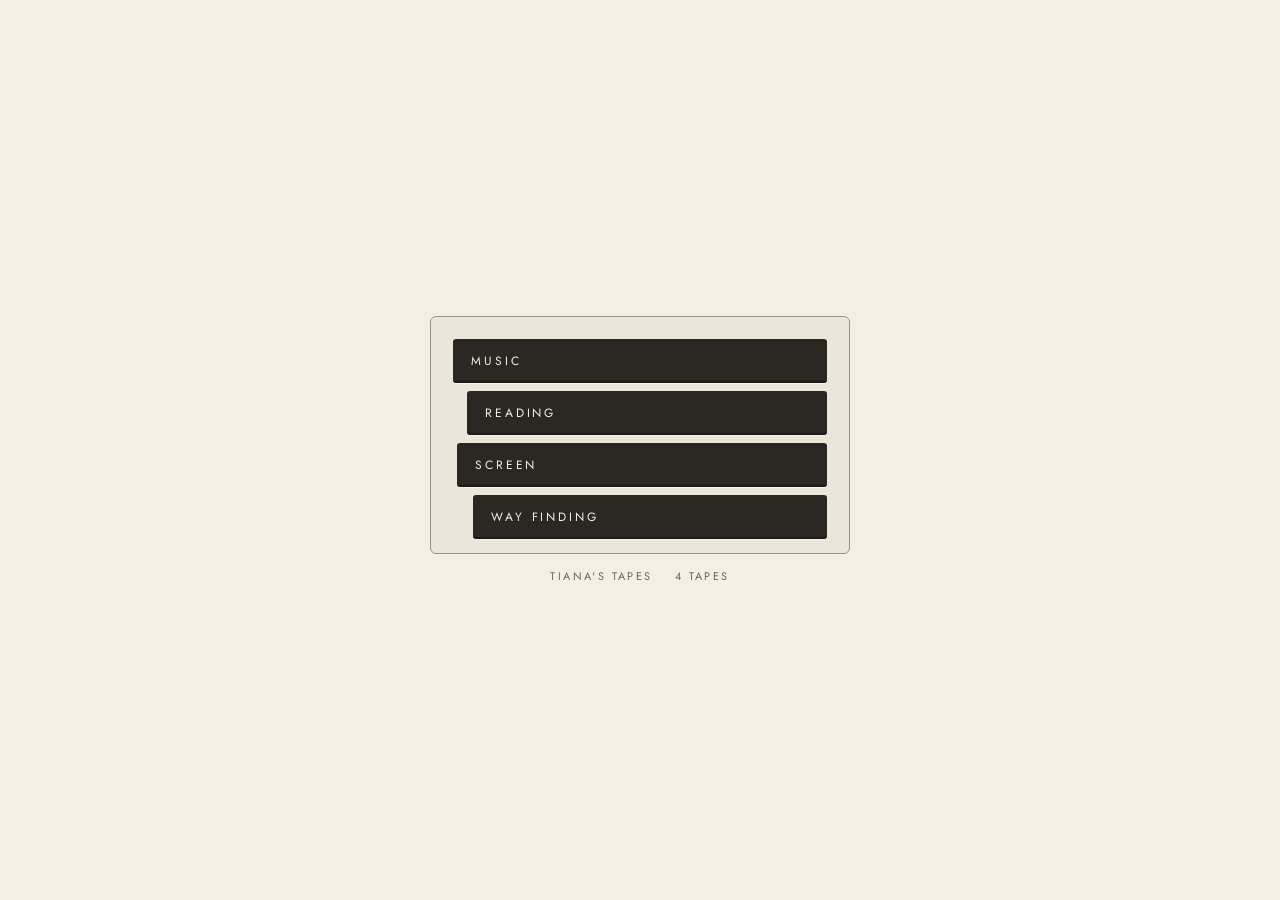
==== index.html @ 7d6f366c "feat: tape box, J-card shell, open/close Co-Authored-By: Claude Fable 5.1 <noreply@anthropic.com>" ====
<!doctype html>
<html lang="zh-Hant">
<head>
  <meta charset="utf-8">
  <meta name="viewport" content="width=device-width, initial-scale=1">
  <title>Tiana's Tapes</title>
  <meta name="description" content="A box of four tapes: music, reading, screen, and the way I'm finding.">
  <link rel="icon" href="data:image/svg+xml,<svg xmlns='http://www.w3.org/2000/svg' viewBox='0 0 100 100'><text y='.9em' font-size='90'>📼</text></svg>">
  <link rel="preconnect" href="https://fonts.googleapis.com">
  <link rel="preconnect" href="https://fonts.gstatic.com" crossorigin>
  <link href="https://fonts.googleapis.com/css2?family=Oswald:wght@600&family=Jost:wght@400;500&family=Noto+Sans+TC:wght@400;700&display=swap" rel="stylesheet">
  <link rel="stylesheet" href="style.css">
</head>
<body>
  <main class="box" aria-label="Tiana's Tapes"></main>
  <div class="cards"></div>
  <p class="box-label"><span>Tiana's Tapes</span><span class="count"></span></p>
  <script src="data.js"></script>
  <script src="script.js"></script>
</body>
</html>
---- style.css ----
:root {
  --bg: #f3efe6;
  --ink: #2b2722;
  --shell: #2b2722;
  --shell-ink: #f3efe6;
  --muted: #6d6559;
  --line: #d9d1c2;
  --accent: #d9534f;
  --font-head: 'Oswald', 'Noto Sans TC', sans-serif;
  --font-label: 'Jost', 'Noto Sans TC', sans-serif;
  --font-body: 'Noto Sans TC', -apple-system, 'PingFang TC', sans-serif;
  --ease: cubic-bezier(.2, .7, .2, 1);
}

* { box-sizing: border-box; }
html, body { margin: 0; }
body {
  background: var(--bg);
  color: var(--ink);
  font-family: var(--font-body);
  min-height: 100vh;
  display: flex;
  flex-direction: column;
  align-items: center;
  justify-content: center;
  padding: 48px 16px;
}

/* ---------- labels ---------- */
.label {
  font-family: var(--font-label);
  font-size: 11px;
  letter-spacing: .22em;
  text-transform: uppercase;
  color: var(--muted);
}

/* ---------- the box ---------- */
.box {
  width: min(420px, 100%);
  padding: 22px 22px 14px;
  border: 1px solid #9a9183;
  border-radius: 6px;
  background: #ece6da;
  display: flex;
  flex-direction: column;
  gap: 8px;
}
.tape {
  all: unset;
  cursor: pointer;
  display: flex;
  align-items: center;
  height: 44px;
  padding: 0 18px;
  background: var(--shell);
  color: var(--shell-ink);
  border-radius: 3px;
  box-shadow: inset 0 -2px 0 rgba(0,0,0,.35), 0 1px 0 rgba(255,255,255,.4);
  transition: transform .3s var(--ease), opacity .3s var(--ease);
}
.tape:focus-visible { outline: 2px solid var(--accent); outline-offset: 2px; }
.tape:hover { transform: translateX(10px); }
.tape .spine {
  font-family: var(--font-label);
  font-size: 12px;
  letter-spacing: .24em;
  text-transform: uppercase;
}
/* slight stagger so it looks hand-placed */
.tape:nth-child(2) { margin-left: 14px; }
.tape:nth-child(3) { margin-left: 4px; }
.tape:nth-child(4) { margin-left: 20px; }

.box-label {
  margin: 14px 0 0;
  display: flex;
  gap: 22px;
  font-family: var(--font-label);
  font-size: 11px;
  letter-spacing: .22em;
  text-transform: uppercase;
  color: var(--muted);
}

/* ---------- open state ---------- */
body[data-open] .box, body[data-open] .box-label { opacity: .25; pointer-events: none; }
body[data-open] .tape[data-active] { transform: translateX(40px); opacity: 0; }

/* ---------- J-card ---------- */
.cards { position: fixed; inset: 0; display: grid; place-items: center; padding: 24px 16px; pointer-events: none; overflow-y: auto; }
.jcard {
  pointer-events: auto;
  width: min(560px, 100%);
  max-height: calc(100vh - 48px);
  overflow-y: auto;
  background: var(--bg);
  border: 1px solid var(--line);
  border-radius: 6px;
  padding: 48px 44px 44px;
  box-shadow: 0 24px 60px rgba(43,39,34,.18);
  transform: translateY(24px);
  opacity: 0;
  transition: transform .3s var(--ease), opacity .3s var(--ease);
}
.jcard[hidden] { display: none; }
.jcard.is-open { transform: none; opacity: 1; }
.jcard-head { margin-bottom: 36px; }
.jcard-head .label { display: flex; justify-content: space-between; margin-bottom: 14px; }
.jcard-head h2 {
  font-family: var(--font-head);
  font-weight: 600;
  font-size: 40px;
  line-height: 1;
  margin: 0 0 8px;
  letter-spacing: .01em;
}
.jcard-head .subtitle { margin: 0; }
.jcard-body { font-size: 15px; line-height: 1.8; }
.jcard-close {
  all: unset;
  cursor: pointer;
  position: sticky;
  top: 0;
  float: right;
  margin: -24px -16px 0 0;
  font-family: var(--font-label);
  font-size: 11px;
  letter-spacing: .22em;
  text-transform: uppercase;
  color: var(--muted);
  padding: 8px 10px;
}
.jcard-close:hover { color: var(--ink); }

/* ---------- phone ---------- */
@media (max-width: 640px) {
  body { padding: 32px 16px; justify-content: flex-start; }
  .cards { position: static; display: block; padding: 0; }
  .jcard { width: 100%; max-height: none; margin-top: 16px; padding: 36px 24px; box-shadow: none; transform: none; }
  .jcard-head h2 { font-size: 32px; }
  body[data-open] .box, body[data-open] .box-label { opacity: 1; pointer-events: auto; }
  body[data-open] .tape[data-active] { transform: none; opacity: 1; outline: 2px solid var(--accent); }
  .tape:hover { transform: none; }
}
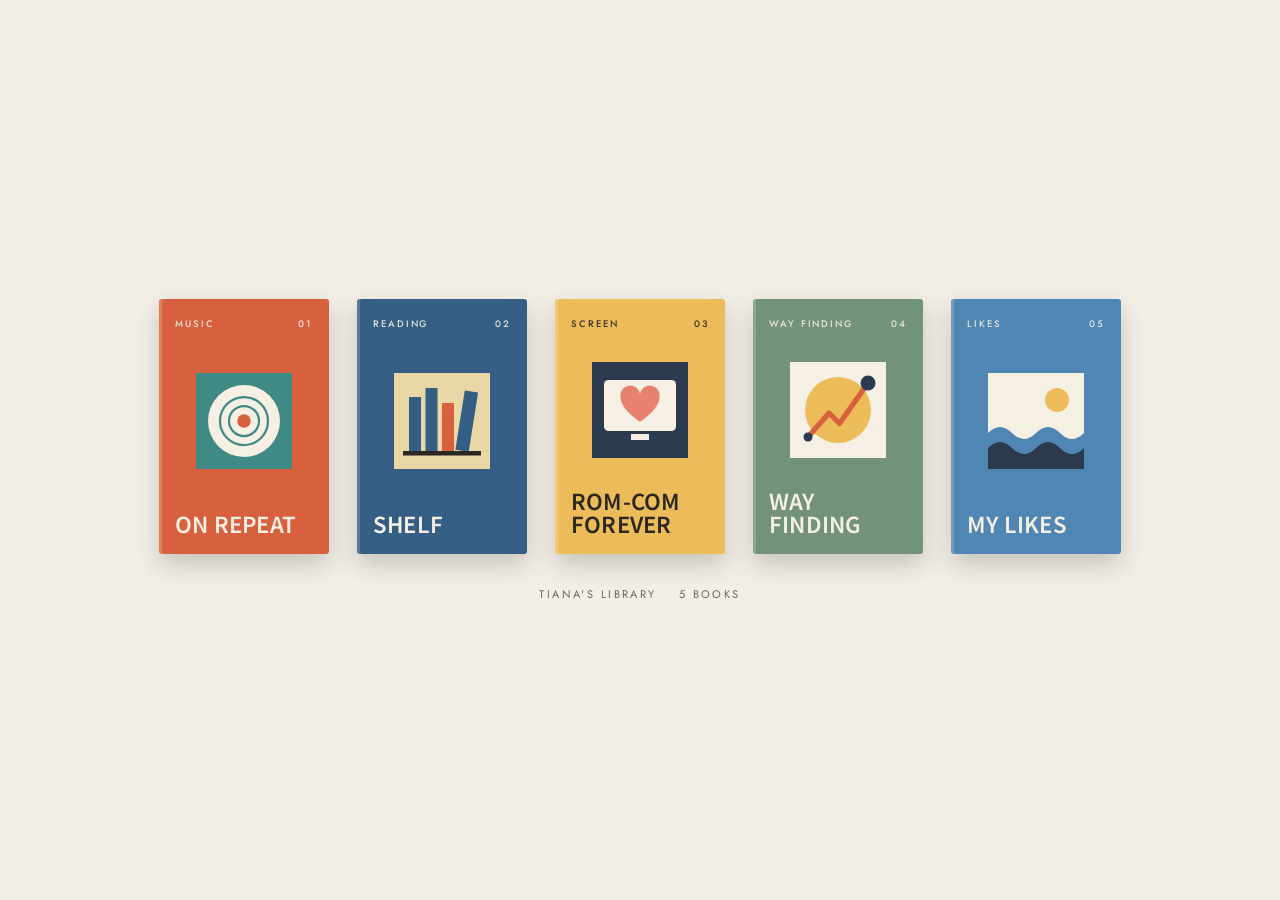
==== commit 776e6fa9: "feat: five books instead of tapes — Faber-style SVG covers, new My Likes page, site renamed Tiana's " ====
--- a/index.html
+++ b/index.html
@@ -3,19 +3,21 @@
 <head>
   <meta charset="utf-8">
   <meta name="viewport" content="width=device-width, initial-scale=1">
-  <title>Tiana's Tapes</title>
-  <meta name="description" content="A box of four tapes: music, reading, screen, and the way I'm finding.">
-  <link rel="icon" href="data:image/svg+xml,<svg xmlns='http://www.w3.org/2000/svg' viewBox='0 0 100 100'><text y='.9em' font-size='90'>📼</text></svg>">
+  <title>Tiana's Library</title>
+  <meta name="description" content="Five little books: music, reading, screen, the way I'm finding, and things I like.">
+  <link rel="icon" href="data:image/svg+xml,<svg xmlns='http://www.w3.org/2000/svg' viewBox='0 0 100 100'><text y='.9em' font-size='90'>📚</text></svg>">
   <link rel="preconnect" href="https://fonts.googleapis.com">
   <link rel="preconnect" href="https://fonts.gstatic.com" crossorigin>
   <link href="https://fonts.googleapis.com/css2?family=Oswald:wght@600&family=Jost:wght@400;500&family=Noto+Sans+TC:wght@400;700&display=swap" rel="stylesheet">
   <link rel="stylesheet" href="style.css">
 </head>
 <body>
-  <main class="box" aria-label="Tiana's Tapes"></main>
+  <main class="books" aria-label="Tiana's Library"></main>
   <div class="cards"></div>
-  <p class="box-label"><span>Tiana's Tapes</span><span class="count"></span></p>
+  <p class="box-label"><span class="name"></span><span class="count"></span></p>
   <script src="data.js"></script>
+  <script src="covers.js"></script>
+  <script src="renderers.js"></script>
   <script src="script.js"></script>
 </body>
 </html>
--- a/style.css
+++ b/style.css
@@ -35,45 +35,53 @@
   color: var(--muted);
 }
 
-/* ---------- the box ---------- */
-.box {
-  width: min(420px, 100%);
-  padding: 22px 22px 14px;
-  border: 1px solid #9a9183;
-  border-radius: 6px;
-  background: #ece6da;
-  display: flex;
-  flex-direction: column;
-  gap: 8px;
-}
-.tape {
+/* ---------- the bookshelf ---------- */
+.books {
+  width: min(1000px, 100%);
+  display: flex;
+  flex-wrap: wrap;
+  justify-content: center;
+  gap: 28px;
+}
+.book {
   all: unset;
   cursor: pointer;
-  display: flex;
-  align-items: center;
-  height: 44px;
-  padding: 0 18px;
-  background: var(--shell);
-  color: var(--shell-ink);
+  box-sizing: border-box;
+  width: 170px;
+  aspect-ratio: 2 / 3;
   border-radius: 3px;
-  box-shadow: inset 0 -2px 0 rgba(0,0,0,.35), 0 1px 0 rgba(255,255,255,.4);
-  transition: transform .3s var(--ease), opacity .3s var(--ease);
-}
-.tape:focus-visible { outline: 2px solid var(--accent); outline-offset: 2px; }
-.tape:hover { transform: translateX(10px); }
-.tape .spine {
-  font-family: var(--font-label);
-  font-size: 12px;
-  letter-spacing: .24em;
-  text-transform: uppercase;
-}
-/* slight stagger so it looks hand-placed */
-.tape:nth-child(2) { margin-left: 14px; }
-.tape:nth-child(3) { margin-left: 4px; }
-.tape:nth-child(4) { margin-left: 20px; }
+  padding: 18px 16px;
+  display: flex;
+  flex-direction: column;
+  justify-content: space-between;
+  box-shadow: 0 10px 24px rgba(43,39,34,.22), inset 3px 0 0 rgba(255,255,255,.18);
+  transition: transform .3s var(--ease), box-shadow .3s var(--ease), opacity .3s var(--ease);
+}
+.book:hover { transform: translateY(-6px); box-shadow: 0 16px 32px rgba(43,39,34,.26), inset 3px 0 0 rgba(255,255,255,.18); }
+.book:focus-visible { outline: 2px solid var(--accent); outline-offset: 3px; }
+.book .k {
+  font-family: var(--font-label);
+  font-size: 9.5px;
+  font-weight: 500;
+  letter-spacing: .2em;
+  text-transform: uppercase;
+  opacity: .9;
+  display: flex;
+  justify-content: space-between;
+}
+.book .mark { align-self: center; width: 96px; height: 96px; display: block; }
+.book .mark svg { width: 100%; height: 100%; display: block; }
+.book .t {
+  font-family: var(--font-head);
+  font-weight: 600;
+  font-size: 22px;
+  line-height: 1.05;
+  letter-spacing: .01em;
+  text-transform: uppercase;
+}
 
 .box-label {
-  margin: 14px 0 0;
+  margin: 32px 0 0;
   display: flex;
   gap: 22px;
   font-family: var(--font-label);
@@ -84,11 +92,11 @@
 }
 
 /* ---------- open state ---------- */
-body[data-open] .box, body[data-open] .box-label { opacity: .25; pointer-events: none; }
-body[data-open] .tape[data-active] { transform: translateX(40px); opacity: 0; }
+body[data-open] .books, body[data-open] .box-label { opacity: .25; pointer-events: none; }
+body[data-open] .book[data-active] { transform: translateY(-10px); }
 
 /* ---------- J-card ---------- */
-.cards { position: fixed; inset: 0; display: grid; place-items: center; padding: 24px 16px; pointer-events: none; overflow-y: auto; }
+.cards { position: fixed; inset: 0; z-index: 10; display: grid; place-items: center; padding: 24px 16px; pointer-events: none; overflow-y: auto; }
 .jcard {
   pointer-events: auto;
   width: min(560px, 100%);
@@ -129,9 +137,70 @@
   letter-spacing: .22em;
   text-transform: uppercase;
   color: var(--muted);
-  padding: 8px 10px;
+  padding: 8px 12px;
+  background: var(--bg);
+  border-radius: 999px;
+  z-index: 1;
 }
 .jcard-close:hover { color: var(--ink); }
+
+/* ---------- shared list bits ---------- */
+.n { font-family: var(--font-label); font-size: 11px; letter-spacing: .1em; color: var(--muted); width: 28px; flex: none; font-variant-numeric: tabular-nums; }
+.list, .fields, .artists { list-style: none; margin: 0; padding: 0; }
+.list li { display: flex; align-items: baseline; gap: 14px; padding: 12px 0; border-bottom: 1px dotted var(--line); font-size: 16px; }
+
+/* ---------- music ---------- */
+.artist { display: flex; align-items: flex-start; gap: 14px; margin-bottom: 18px; }
+.artist .n { padding-top: 32px; }
+.artist-embed { flex: 1; min-width: 0; }
+.artist-embed iframe { display: block; border-radius: 12px; max-width: 100%; }
+.artist-name { display: none; } /* shown only if the iframe was removed */
+.artist-embed:not(:has(iframe)) .artist-name { display: block; padding: 12px 0; border-bottom: 1px dotted var(--line); font-size: 16px; }
+
+/* ---------- reading ---------- */
+.side-bar { display: flex; justify-content: space-between; align-items: baseline; margin-bottom: 22px; }
+.flip { all: unset; cursor: pointer; font-family: var(--font-label); font-size: 11px; letter-spacing: .18em; text-transform: uppercase; color: var(--ink); border-bottom: 1px solid var(--ink); padding-bottom: 2px; }
+.flip:hover { color: var(--accent); border-color: var(--accent); }
+.shelf { list-style: none; margin: 0; padding: 0; display: grid; grid-template-columns: repeat(4, 1fr); gap: 22px 16px; }
+.shelf li { display: flex; flex-direction: column; gap: 8px; }
+.shelf img { width: 100%; aspect-ratio: 2 / 3; object-fit: cover; border-radius: 2px; box-shadow: 0 2px 8px rgba(43,39,34,.15); background: #e4ded2; }
+.shelf span { font-size: 12px; line-height: 1.5; color: var(--muted); }
+.shelf li { cursor: pointer; }
+.shelf li img { transition: transform .3s var(--ease); }
+.shelf li:hover img { transform: translateY(-4px); }
+.shelf li.is-selected img { outline: 2px solid var(--accent); outline-offset: 3px; }
+.book-detail { display: flex; gap: 24px; align-items: flex-start; margin-bottom: 36px; padding-bottom: 32px; border-bottom: 1px solid var(--line); }
+.book-detail > img { width: 120px; flex: none; aspect-ratio: 2 / 3; object-fit: cover; border-radius: 2px; box-shadow: 0 4px 14px rgba(43,39,34,.18); background: #e4ded2; }
+.book-text { min-width: 0; }
+.book-text .label { display: block; margin-bottom: 10px; }
+.book-text h3 { font-family: var(--font-head); font-weight: 600; font-size: 24px; line-height: 1.2; margin: 0 0 4px; }
+.book-author { margin: 0 0 12px; font-size: 13px; color: var(--muted); }
+.book-blurb { margin: 0; font-size: 14px; line-height: 1.8; }
+
+/* ---------- screen ---------- */
+.posters { grid-template-columns: repeat(4, 1fr); gap: 22px 16px; }
+.posters a { display: block; }
+.posters img { transition: transform .3s var(--ease); }
+.posters a:hover img { transform: translateY(-4px); }
+.credit { margin: 28px 0 0; text-align: right; }
+
+/* ---------- likes ---------- */
+.likes { list-style: none; margin: 0; padding: 0; display: grid; grid-template-columns: repeat(4, 1fr); gap: 20px 14px; }
+.likes li { display: flex; flex-direction: column; align-items: center; gap: 8px; }
+.likes .tile { width: 100%; aspect-ratio: 1; border-radius: 10px; display: grid; place-items: center; transition: transform .25s var(--ease); }
+.likes li:hover .tile { transform: translateY(-4px); }
+.likes .tile svg { width: 60%; height: 60%; }
+.likes .label { font-size: 10px; }
+
+/* ---------- way finding ---------- */
+.fields { display: flex; flex-direction: column; gap: 20px; margin-bottom: 40px; }
+.fields li { display: flex; align-items: baseline; gap: 14px; }
+.fields b { font-size: 17px; font-weight: 700; min-width: 108px; }
+.fields .note { font-size: 13px; color: var(--muted); }
+.jcard hr { border: 0; border-top: 1px solid var(--line); margin: 0 0 32px; }
+.now .label.accent { color: var(--accent); display: block; margin-bottom: 10px; }
+.now p { margin: 0 0 6px; font-size: 15px; }
+.now .photo { display: block; width: 140px; margin-top: 24px; border-radius: 4px; }
 
 /* ---------- phone ---------- */
 @media (max-width: 640px) {
@@ -139,7 +208,19 @@
   .cards { position: static; display: block; padding: 0; }
   .jcard { width: 100%; max-height: none; margin-top: 16px; padding: 36px 24px; box-shadow: none; transform: none; }
   .jcard-head h2 { font-size: 32px; }
-  body[data-open] .box, body[data-open] .box-label { opacity: 1; pointer-events: auto; }
-  body[data-open] .tape[data-active] { transform: none; opacity: 1; outline: 2px solid var(--accent); }
-  .tape:hover { transform: none; }
-}
+  body[data-open] .books, body[data-open] .box-label { opacity: 1; pointer-events: auto; }
+  body[data-open] .book[data-active] { transform: none; outline: 2px solid var(--accent); outline-offset: 3px; }
+  .book:hover { transform: none; }
+  .books { gap: 16px; }
+  .book { width: calc(50% - 8px); padding: 14px 12px; }
+  .book .mark { width: 72px; height: 72px; }
+  .book .t { font-size: 18px; }
+  .likes { grid-template-columns: repeat(3, 1fr); gap: 14px 10px; }
+  .shelf { grid-template-columns: repeat(3, 1fr); gap: 18px 12px; }
+  .book-detail { gap: 16px; }
+  .book-detail > img { width: 96px; }
+  .book-text h3 { font-size: 20px; }
+  .fields b { min-width: 0; }
+  .fields li { flex-wrap: wrap; }
+  .fields .note { width: 100%; padding-left: 42px; }
+}
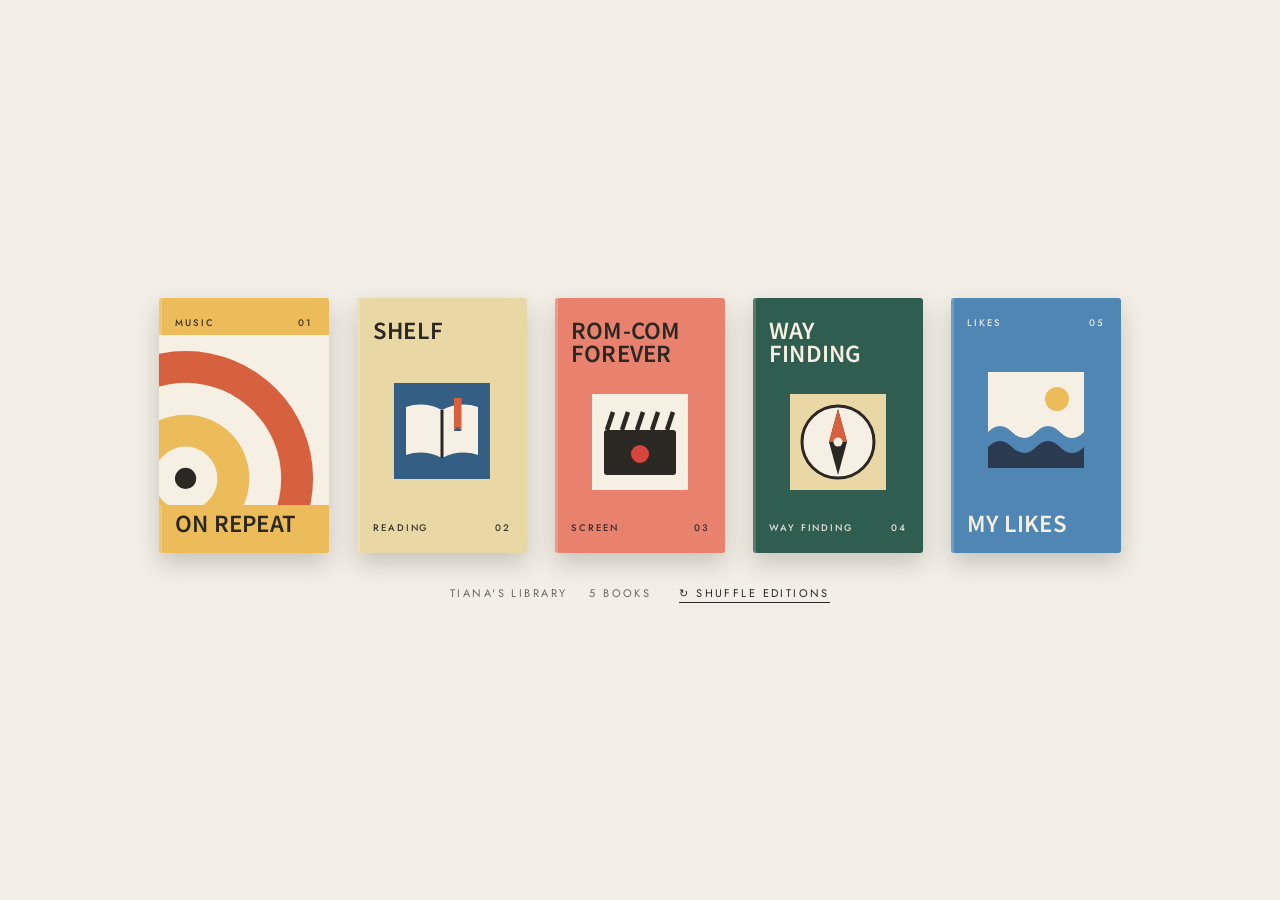
==== commit ad84d2a1: "feat: three cover editions per book, dealt at random, with a shuffle control Co-Authored-By: Claude " ====
--- a/index.html
+++ b/index.html
@@ -14,7 +14,7 @@
 <body>
   <main class="books" aria-label="Tiana's Library"></main>
   <div class="cards"></div>
-  <p class="box-label"><span class="name"></span><span class="count"></span></p>
+  <p class="box-label"><span class="name"></span><span class="count"></span><button class="shuffle" type="button">↻ shuffle editions</button></p>
   <script src="data.js"></script>
   <script src="covers.js"></script>
   <script src="renderers.js"></script>
--- a/style.css
+++ b/style.css
@@ -80,6 +80,15 @@
   text-transform: uppercase;
 }
 
+/* cover layouts: bottom (default) = title at the foot; top = title at the head, mark below;
+   band = mark stretches edge to edge as a band through the middle */
+.book.layout-top { flex-direction: column-reverse; }
+.book.layout-top .t { margin-top: 2px; }
+.book.layout-band { padding-left: 0; padding-right: 0; }
+.book.layout-band .k, .book.layout-band .t { padding-left: 16px; padding-right: 16px; }
+.book.layout-band .mark { width: 100%; height: auto; aspect-ratio: 1.45; }
+.book.layout-band .mark svg { height: 100%; }
+
 .box-label {
   margin: 32px 0 0;
   display: flex;
@@ -91,6 +100,20 @@
   color: var(--muted);
 }
 
+.box-label .shuffle {
+  all: unset;
+  cursor: pointer;
+  font: inherit;
+  letter-spacing: inherit;
+  text-transform: inherit;
+  color: var(--ink);
+  border-bottom: 1px solid var(--ink);
+  padding-bottom: 1px;
+  margin-left: 6px;
+}
+.box-label .shuffle:hover { color: var(--accent); border-color: var(--accent); }
+.box-label .shuffle:focus-visible { outline: 2px solid var(--accent); outline-offset: 2px; }
+
 /* ---------- open state ---------- */
 body[data-open] .books, body[data-open] .box-label { opacity: .25; pointer-events: none; }
 body[data-open] .book[data-active] { transform: translateY(-10px); }
@@ -99,19 +122,20 @@
 .cards { position: fixed; inset: 0; z-index: 10; display: grid; place-items: center; padding: 24px 16px; pointer-events: none; overflow-y: auto; }
 .jcard {
   pointer-events: auto;
+  position: relative;
   width: min(560px, 100%);
   max-height: calc(100vh - 48px);
-  overflow-y: auto;
+  overflow: hidden;
   background: var(--bg);
   border: 1px solid var(--line);
   border-radius: 6px;
-  padding: 48px 44px 44px;
   box-shadow: 0 24px 60px rgba(43,39,34,.18);
   transform: translateY(24px);
   opacity: 0;
   transition: transform .3s var(--ease), opacity .3s var(--ease);
 }
 .jcard[hidden] { display: none; }
+.jcard-scroll { max-height: calc(100vh - 48px); overflow-y: auto; padding: 48px 44px 44px; }
 .jcard.is-open { transform: none; opacity: 1; }
 .jcard-head { margin-bottom: 36px; }
 .jcard-head .label { display: flex; justify-content: space-between; margin-bottom: 14px; }
@@ -128,21 +152,23 @@
 .jcard-close {
   all: unset;
   cursor: pointer;
-  position: sticky;
-  top: 0;
-  float: right;
-  margin: -24px -16px 0 0;
-  font-family: var(--font-label);
-  font-size: 11px;
-  letter-spacing: .22em;
-  text-transform: uppercase;
+  position: absolute;
+  top: 14px;
+  right: 14px;
+  z-index: 2;
+  width: 34px;
+  height: 34px;
+  border-radius: 50%;
+  border: 1px solid var(--line);
+  background: var(--bg);
   color: var(--muted);
-  padding: 8px 12px;
-  background: var(--bg);
-  border-radius: 999px;
-  z-index: 1;
-}
-.jcard-close:hover { color: var(--ink); }
+  display: grid;
+  place-items: center;
+  box-sizing: border-box;
+  transition: color .2s var(--ease), border-color .2s var(--ease), transform .2s var(--ease);
+}
+.jcard-close:hover { color: var(--ink); border-color: var(--ink); transform: rotate(90deg); }
+.jcard-close:focus-visible { outline: 2px solid var(--accent); outline-offset: 2px; }
 
 /* ---------- shared list bits ---------- */
 .n { font-family: var(--font-label); font-size: 11px; letter-spacing: .1em; color: var(--muted); width: 28px; flex: none; font-variant-numeric: tabular-nums; }
@@ -206,7 +232,8 @@
 @media (max-width: 640px) {
   body { padding: 32px 16px; justify-content: flex-start; }
   .cards { position: static; display: block; padding: 0; }
-  .jcard { width: 100%; max-height: none; margin-top: 16px; padding: 36px 24px; box-shadow: none; transform: none; }
+  .jcard { width: 100%; max-height: none; margin-top: 16px; box-shadow: none; transform: none; }
+  .jcard-scroll { max-height: none; padding: 36px 24px; }
   .jcard-head h2 { font-size: 32px; }
   body[data-open] .books, body[data-open] .box-label { opacity: 1; pointer-events: auto; }
   body[data-open] .book[data-active] { transform: none; outline: 2px solid var(--accent); outline-offset: 3px; }
